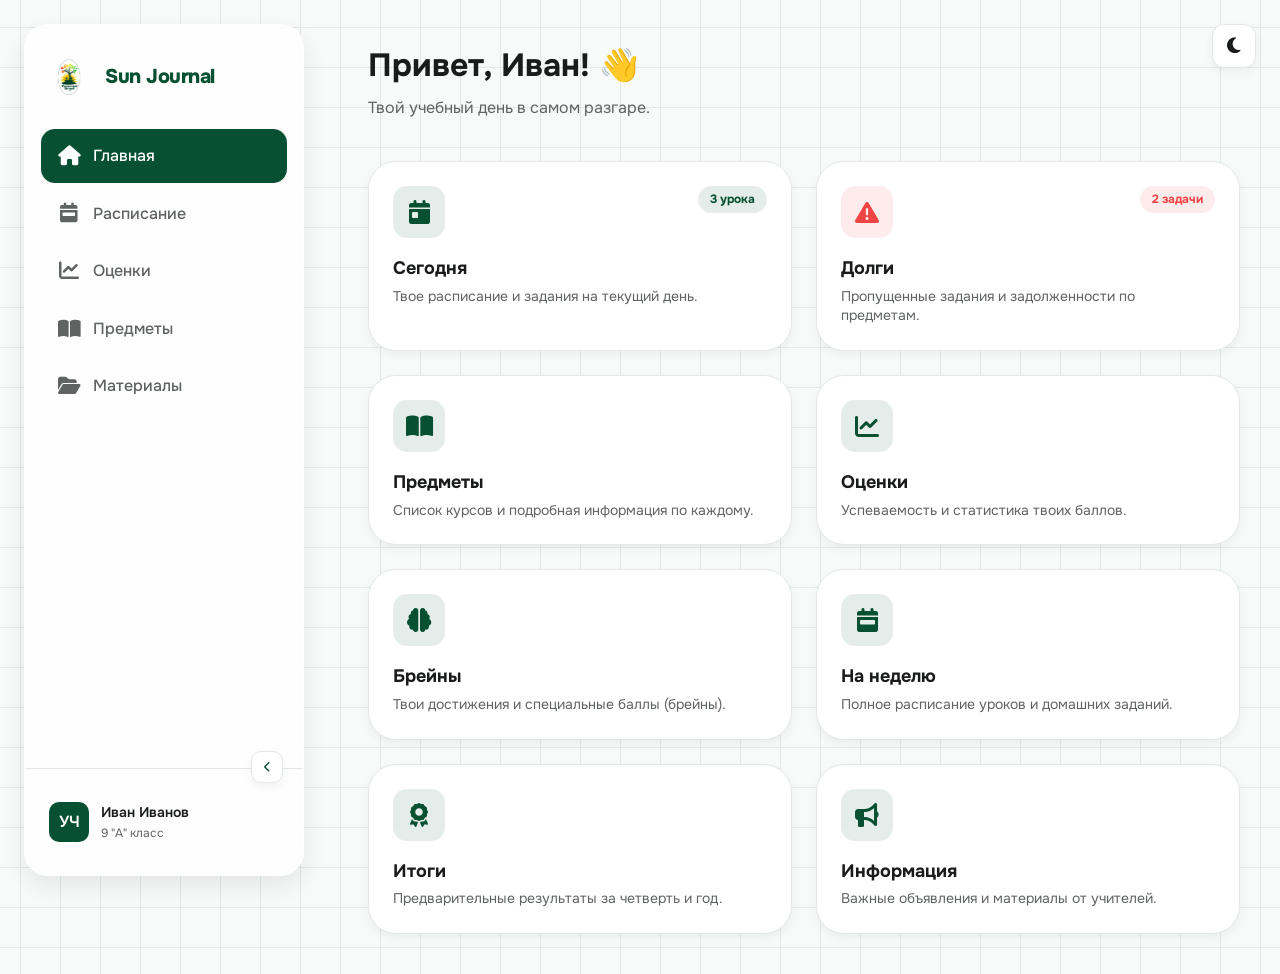
==== dashboard.html @ 0a319089 "lol" ====
<!DOCTYPE html>
<html lang="ru" data-theme="light">

<head>
    <meta charset="UTF-8">
    <meta name="viewport" content="width=device-width, initial-scale=1.0">
    <title>Панель управления | Sun Journal</title>
    <link rel="stylesheet" href="assets/style.css">
</head>

<body class="app-container" id="app">

    <!-- Control Buttons -->
    <div class="nav-controls">
        <button class="control-btn" id="themeToggle" title="Переключить тему">
            <i class="fa-solid fa-moon"></i>
        </button>
    </div>

    <!-- Floating Left Sidebar -->
    <aside class="sidebar" id="sidebar">
        <div class="sidebar-header">
            <img src="assets/logo.png" alt="Logo" class="sidebar-logo">
            <span class="sidebar-brand">Sun Journal</span>
        </div>

        <nav class="nav-menu">
            <a href="dashboard.html" class="nav-item active">
                <i class="fa-solid fa-house"></i>
                <span>Главная</span>
            </a>
            <a href="#" class="nav-item">
                <i class="fa-solid fa-calendar-week"></i>
                <span>Расписание</span>
            </a>
            <a href="#" class="nav-item">
                <i class="fa-solid fa-chart-line"></i>
                <span>Оценки</span>
            </a>
            <a href="#" class="nav-item">
                <i class="fa-solid fa-book-open"></i>
                <span>Предметы</span>
            </a>
            <a href="#" class="nav-item">
                <i class="fa-solid fa-folder-open"></i>
                <span>Материалы</span>
            </a>
        </nav>

        <div class="sidebar-footer">
            <!-- Кнопка сорачивания (теперь НАД профилем) -->
            <button class="collapse-sidebar-btn" id="collapseBtn" title="Свернуть/Развернуть">
                <i class="fa-solid fa-chevron-left"></i>
            </button>
            <div class="sidebar-footer-top">
                <div class="user-profile-preview">
                    <div class="user-avatar">УЧ</div>
                    <div class="user-info-text">
                        <span class="user-name">Иван Иванов</span>
                        <span class="user-role">9 "А" класс</span>
                    </div>
                </div>
            </div>
        </div>
    </aside>

    <!-- Main Content -->
    <main class="main-wrapper">
        <header class="content-header">
            <div class="welcome-section">
                <h1>Привет, Иван! 👋</h1>
                <p>Твой учебный день в самом разгаре.</p>
            </div>
        </header>

        <!-- Feature Grid -->
        <div class="dashboard-grid">
            <a href="#" class="card-widget">
                <div class="card-badge">3 урока</div>
                <div class="card-icon">
                    <i class="fa-solid fa-calendar-day"></i>
                </div>
                <div class="card-info">
                    <h3>Сегодня</h3>
                    <p>Твое расписание и задания на текущий день.</p>
                </div>
            </a>

            <a href="#" class="card-widget">
                <div class="card-badge" style="background: rgba(239, 68, 68, 0.1); color: #ef4444;">2 задачи</div>
                <div class="card-icon" style="background: rgba(239, 68, 68, 0.1); color: #ef4444;">
                    <i class="fa-solid fa-triangle-exclamation"></i>
                </div>
                <div class="card-info">
                    <h3>Долги</h3>
                    <p>Пропущенные задания и задолженности по предметам.</p>
                </div>
            </a>

            <a href="#" class="card-widget">
                <div class="card-icon">
                    <i class="fa-solid fa-book-open"></i>
                </div>
                <div class="card-info">
                    <h3>Предметы</h3>
                    <p>Список курсов и подробная информация по каждому.</p>
                </div>
            </a>

            <a href="#" class="card-widget">
                <div class="card-icon">
                    <i class="fa-solid fa-chart-line"></i>
                </div>
                <div class="card-info">
                    <h3>Оценки</h3>
                    <p>Успеваемость и статистика твоих баллов.</p>
                </div>
            </a>

            <a href="#" class="card-widget">
                <div class="card-icon">
                    <i class="fa-solid fa-brain"></i>
                </div>
                <div class="card-info">
                    <h3>Брейны</h3>
                    <p>Твои достижения и специальные баллы (брейны).</p>
                </div>
            </a>

            <a href="#" class="card-widget">
                <div class="card-icon">
                    <i class="fa-solid fa-calendar-week"></i>
                </div>
                <div class="card-info">
                    <h3>На неделю</h3>
                    <p>Полное расписание уроков и домашних заданий.</p>
                </div>
            </a>

            <a href="#" class="card-widget">
                <div class="card-icon">
                    <i class="fa-solid fa-award"></i>
                </div>
                <div class="card-info">
                    <h3>Итоги</h3>
                    <p>Предварительные результаты за четверть и год.</p>
                </div>
            </a>

            <a href="#" class="card-widget">
                <div class="card-icon">
                    <i class="fa-solid fa-bullhorn"></i>
                </div>
                <div class="card-info">
                    <h3>Информация</h3>
                    <p>Важные объявления и материалы от учителей.</p>
                </div>
            </a>
        </div>
    </main>

    <script>
        // Theme Toggle
        const themeToggle = document.getElementById('themeToggle');
        const themeIcon = themeToggle.querySelector('i');
        const html = document.documentElement;

        themeToggle.addEventListener('click', () => {
            const isDark = html.getAttribute('data-theme') === 'dark';
            const newTheme = isDark ? 'light' : 'dark';
            html.setAttribute('data-theme', newTheme);
            themeIcon.className = isDark ? 'fa-solid fa-moon' : 'fa-solid fa-sun';
            localStorage.setItem('theme', newTheme);
        });

        // Load Saved Theme
        const savedTheme = localStorage.getItem('theme');
        if (savedTheme === 'dark') {
            html.setAttribute('data-theme', 'dark');
            themeIcon.className = 'fa-solid fa-sun';
        }

        // Sidebar Collapse (Icons only)
        const collapseBtn = document.getElementById('collapseBtn');
        const collapseIcon = collapseBtn.querySelector('i');
        const sidebar = document.getElementById('sidebar');
        const app = document.getElementById('app');

        collapseBtn.addEventListener('click', () => {
            sidebar.classList.toggle('collapsed');
            app.classList.toggle('nav-collapsed');

            // Меняем иконку стрелочки
            if (sidebar.classList.contains('collapsed')) {
                collapseIcon.className = 'fa-solid fa-chevron-right';
            } else {
                collapseIcon.className = 'fa-solid fa-chevron-left';
            }
        });
    </script>
</body>

</html>
---- assets/style.css ----
/* Google Fonts: Onest */
@import url('https://fonts.googleapis.com/css2?family=Onest:wght@300;400;500;600;700;800&display=swap');
/* Font Awesome 6 */
@import url('https://cdnjs.cloudflare.com/ajax/libs/font-awesome/6.5.1/css/all.min.css');

:root {
    /* Brand Colors */
    --primary-color: #075032;
    --primary-hover: #0a6b43;
    --primary-light: rgba(7, 80, 50, 0.1);

    /* Sidebar and Layout */
    --sidebar-width: 280px;
    --sidebar-offset: 24px;
    --surface-hover: #f1f5f3;

    /* Light Theme Tokens */
    --bg-color: #f8faf9;
    --surface-color: #ffffff;
    --text-main: #1a1c1b;
    --text-muted: #5f6361;
    --border-color: #e2e8e5;
    --input-bg: #ffffff;
    --shadow-sm: 0 4px 10px rgba(0, 0, 0, 0.05);
    --shadow-md: 0 10px 25px rgba(0, 0, 0, 0.08);
    --glass-bg: rgba(255, 255, 255, 0.82);
    --glass-border: rgba(255, 255, 255, 0.4);

    /* Animation */
    --transition: all 0.4s cubic-bezier(0.4, 0, 0.2, 1);
}

[data-theme="dark"] {
    --bg-color: #0b0e0d;
    --surface-color: #141817;
    --surface-hover: #1c2220;
    --text-main: #f1f3f2;
    --text-muted: #949a97;
    --border-color: #242b28;
    --input-bg: #1c2220;
    --shadow-sm: 0 4px 10px rgba(0, 0, 0, 0.2);
    --shadow-md: 0 10px 30px rgba(0, 0, 0, 0.4);
    --glass-bg: rgba(20, 24, 23, 0.8);
    --glass-border: rgba(255, 255, 255, 0.05);
}

* {
    margin: 0;
    padding: 0;
    box-sizing: border-box;
    -webkit-tap-highlight-color: transparent;
}

body {
    font-family: 'Onest', sans-serif;
    background-color: var(--bg-color);
    /* Глобальная сетка на фоне */
    background-image:
        linear-gradient(var(--border-color) 1px, transparent 1px),
        linear-gradient(90deg, var(--border-color) 1px, transparent 1px);
    background-size: 40px 40px;
    background-position: center center;

    color: var(--text-main);
    line-height: 1.6;
    transition: background-color 0.3s ease, color 0.3s ease;
    min-height: 100vh;
}

h1,
h2,
h3,
h4,
h5,
h6 {
    font-weight: 700;
}

button {
    cursor: pointer;
    font-family: inherit;
    border: none;
    outline: none;
}

/* --- Layout Structure --- */
.app-container {
    display: flex;
    min-height: 100vh;
}

/* --- Floating Left Sidebar --- */
.sidebar {
    position: fixed;
    top: var(--sidebar-offset);
    bottom: var(--sidebar-offset);
    left: var(--sidebar-offset);
    width: var(--sidebar-width);
    background: var(--glass-bg);
    backdrop-filter: blur(20px);
    -webkit-backdrop-filter: blur(20px);
    border: 1px solid var(--glass-border);
    border-radius: 24px;
    display: flex;
    flex-direction: column;
    z-index: 1000;
    box-shadow: var(--shadow-md);
    transition: var(--transition);
}

.sidebar.hidden {
    transform: translateX(calc(-100% - var(--sidebar-offset) * 2));
}

.sidebar-header {
    padding: 32px 24px;
    display: flex;
    align-items: center;
    gap: 16px;
    width: 100%;
    transition: var(--transition);
}

.sidebar-logo {
    width: 40px;
    height: 40px;
    object-fit: contain;
    flex-shrink: 0;
    /* Чтобы не сжималась */
    transition: var(--transition);
}

.sidebar-brand {
    font-size: 20px;
    font-weight: 800;
    color: var(--primary-color);
    letter-spacing: -0.5px;
    transition: opacity 0.3s ease, visibility 0.3s ease, max-width 0.4s ease;
    white-space: nowrap;
    overflow: hidden;
    max-width: 200px;
    /* Достаточно для текста */
}

.nav-menu {
    flex: 1;
    padding: 0 16px;
    display: flex;
    flex-direction: column;
    gap: 4px;
    overflow-x: hidden;
    /* Важно для плавной анимации */
}

.nav-item {
    display: flex;
    align-items: center;
    gap: 12px;
    padding: 14px 16px;
    border-radius: 14px;
    color: var(--text-muted);
    text-decoration: none;
    font-weight: 500;
    transition: var(--transition), background 0.2s ease, gap 0.4s ease;
    white-space: nowrap;
    width: 100%;
}

.nav-item i {
    font-size: 20px;
    min-width: 24px;
    /* Фиксированная ширина иконки */
    display: flex;
    justify-content: center;
}

.nav-item span {
    transition: opacity 0.3s ease, visibility 0.3s ease;
}

.nav-item:hover {
    background: var(--surface-hover);
    color: var(--text-main);
}

.nav-item.active {
    background: var(--primary-color);
    color: white;
}

.sidebar-footer {
    padding: 24px 16px;
    border-top: 1px solid var(--border-color);
    display: flex;
    flex-direction: column;
    position: relative;
}

.user-profile-preview {
    display: flex;
    align-items: center;
    gap: 12px;
    padding: 8px;
    border-radius: 14px;
    transition: var(--transition);
    cursor: pointer;
    width: 100%;
}

.user-profile-preview:hover {
    background: var(--surface-hover);
}

.user-avatar {
    width: 40px;
    height: 40px;
    border-radius: 10px;
    background: var(--primary-color);
    color: white;
    display: flex;
    align-items: center;
    justify-content: center;
    font-weight: 600;
    flex-shrink: 0;
    transition: var(--transition);
}

.user-info-text {
    display: flex;
    flex-direction: column;
    transition: opacity 0.3s ease, visibility 0.3s ease, max-width 0.4s ease;
    white-space: nowrap;
    overflow: hidden;
    max-width: 150px;
}

.user-name {
    font-size: 14px;
    font-weight: 600;
    color: var(--text-main);
}

.user-role {
    font-size: 12px;
    color: var(--text-muted);
}

/* --- Control Buttons --- */
.nav-controls {
    position: fixed;
    top: 24px;
    right: 24px;
    display: flex;
    gap: 12px;
    z-index: 1001;
}

.control-btn {
    width: 44px;
    height: 44px;
    border-radius: 12px;
    background: var(--surface-color);
    border: 1px solid var(--border-color);
    color: var(--text-main);
    display: flex;
    align-items: center;
    justify-content: center;
    font-size: 18px;
    box-shadow: var(--shadow-sm);
    transition: var(--transition);
}

.control-btn:hover {
    background: var(--border-color);
}

/* --- Sidebar Collapsed State --- */
.sidebar.collapsed {
    width: 88px;
    align-items: stretch;
    /* Stretch items to fill width for full-width highlights */
}

.sidebar.collapsed .sidebar-header,
.sidebar.collapsed .sidebar-footer {
    padding: 24px 0;
    display: flex;
    justify-content: center;
    align-items: center;
}

.sidebar.collapsed .nav-item {
    padding: 0;
    height: 56px;
    display: flex;
    justify-content: center;
    align-items: center;
    width: 56px;
    margin: 4px auto;
    gap: 0;
}

.sidebar.collapsed .user-profile-preview {
    width: 56px;
    height: 56px;
    padding: 0;
    justify-content: center;
    margin: 0 auto;
}

.sidebar.collapsed .sidebar-brand,
.sidebar.collapsed .nav-item span,
.sidebar.collapsed .user-info-text {
    opacity: 0;
    visibility: hidden;
    position: absolute;
    width: 0;
    overflow: hidden;
}

.sidebar.collapsed .sidebar-logo,
.sidebar.collapsed .user-avatar {
    margin: 0;
}

.collapse-sidebar-btn {
    position: absolute;
    top: -18px;
    right: 20px;
    width: 32px;
    height: 32px;
    border-radius: 10px;
    background: var(--surface-color);
    color: var(--primary-color);
    display: flex;
    align-items: center;
    justify-content: center;
    font-size: 11px;
    transition: var(--transition);
    border: 1px solid var(--border-color);
    box-shadow: var(--shadow-sm);
    z-index: 100;
}

.sidebar.collapsed .collapse-sidebar-btn {
    right: 50%;
    transform: translateX(50%);
}

.collapse-sidebar-btn:hover {
    background: var(--primary-color);
    color: white;
    border-color: var(--primary-color);
}

/* --- Main Content --- */
.main-wrapper {
    flex: 1;
    margin-left: calc(var(--sidebar-width) + var(--sidebar-offset) * 2);
    padding: 40px;
    transition: var(--transition);
}

.app-container.nav-collapsed .main-wrapper {
    margin-left: calc(88px + var(--sidebar-offset) * 2);
}

.content-header {
    margin-bottom: 40px;
}

.welcome-section h1 {
    font-size: 32px;
    margin-bottom: 4px;
}

.welcome-section p {
    color: var(--text-muted);
}

/* --- Dashboard Grid --- */
.dashboard-grid {
    display: grid;
    grid-template-columns: repeat(auto-fill, minmax(280px, 1fr));
    gap: 24px;
}

.card-widget {
    background: var(--surface-color);
    border: 1px solid var(--border-color);
    border-radius: 28px;
    padding: 24px;
    text-decoration: none;
    color: inherit;
    transition: var(--transition);
    display: flex;
    flex-direction: column;
    gap: 16px;
    box-shadow: var(--shadow-sm);
    position: relative;
    overflow: hidden;
}

.card-widget:hover {
    transform: translateY(-5px);
    box-shadow: var(--shadow-md);
    border-color: var(--primary-color);
}

.card-icon {
    width: 52px;
    height: 52px;
    background: var(--primary-light);
    border-radius: 14px;
    display: flex;
    align-items: center;
    justify-content: center;
    color: var(--primary-color);
    font-size: 24px;
    transition: var(--transition);
}

.card-widget:hover .card-icon {
    background: var(--primary-color);
    color: white;
}

.card-info h3 {
    font-size: 18px;
    margin-bottom: 4px;
    color: var(--text-main);
}

.card-info p {
    font-size: 14px;
    color: var(--text-muted);
    line-height: 1.4;
}

.card-badge {
    position: absolute;
    top: 24px;
    right: 24px;
    padding: 4px 12px;
    border-radius: 20px;
    background: var(--primary-light);
    color: var(--primary-color);
    font-size: 12px;
    font-weight: 700;
}

/* --- Responsive --- */
@media (max-width: 1200px) {
    .main-wrapper {
        margin-left: 100px;
    }

    :root {
        --sidebar-width: 80px;
    }

    .sidebar-brand,
    .user-info-text,
    .nav-item span {
        display: none;
    }

    .nav-item {
        justify-content: center;
        padding: 14px;
    }

    .sidebar-header {
        justify-content: center;
    }
}

@media (max-width: 768px) {
    .sidebar {
        left: -320px;
    }

    .main-wrapper {
        margin-left: 0;
        padding: 24px;
    }
}
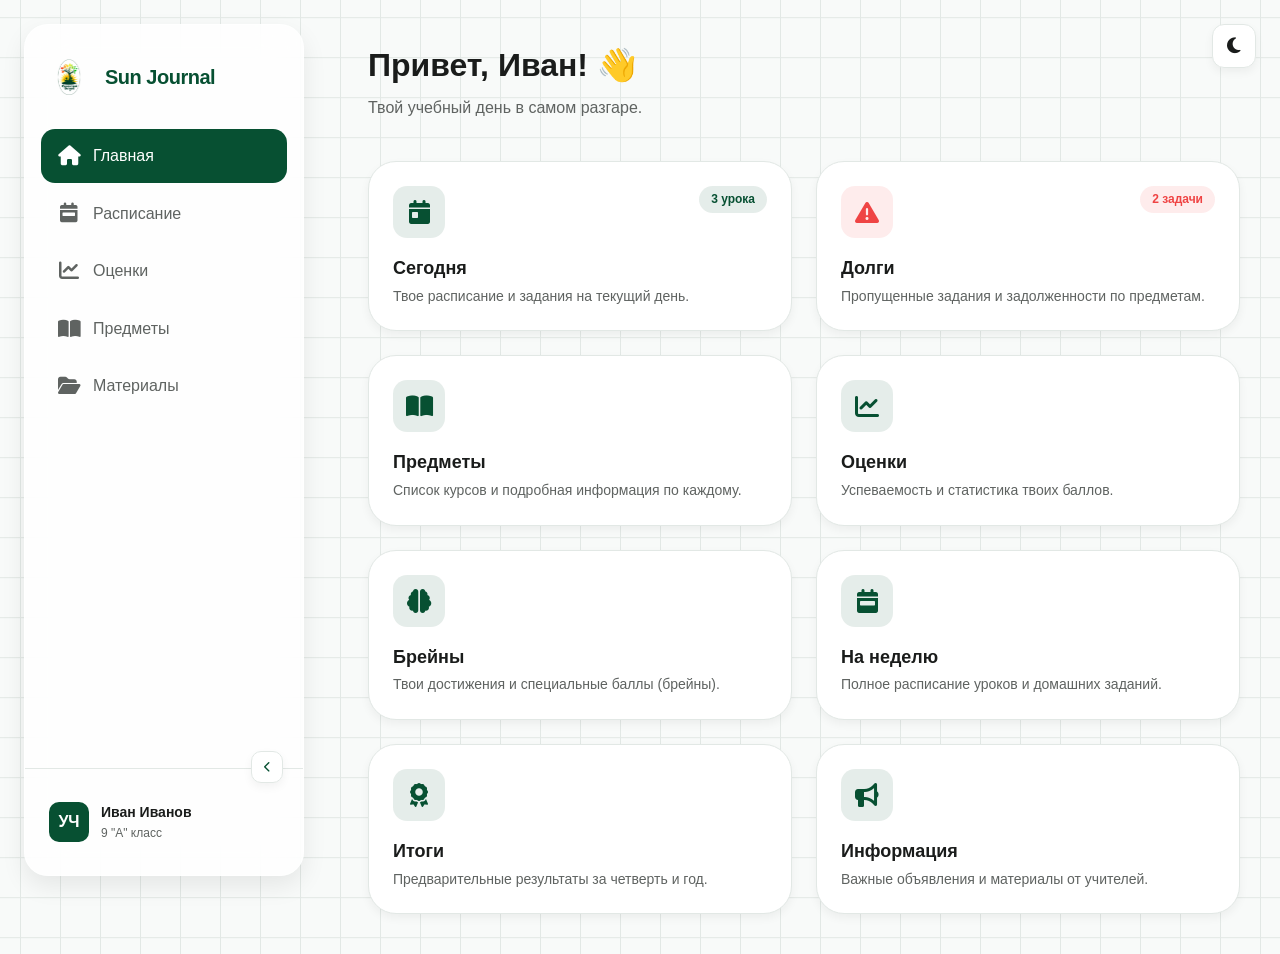
==== commit f343fbaf: "xxx" ====
--- a/dashboard.html
+++ b/dashboard.html
@@ -159,6 +159,52 @@
         </div>
     </main>
 
+    <!-- Profile Modal -->
+    <div class="modal-overlay" id="profileModal">
+        <div class="modal-container">
+            <div class="modal-header">
+                <h2>Профиль ученика</h2>
+            </div>
+
+            <div class="profile-avatar-section">
+                <img src="https://sun.el-journal.ru/137_1758552604.gif" alt="Avatar" class="modal-avatar"
+                    id="profileAvatar">
+                <label for="avatarUpload" class="upload-btn-label">
+                    <span>Сменить фото</span>
+                    <i class="fa-solid fa-camera"></i>
+                </label>
+                <input type="file" id="avatarUpload" hidden accept="image/*">
+            </div>
+
+            <form class="profile-form-grid">
+                <div class="input-group">
+                    <label>Фамилия</label>
+                    <input type="text" value="Оскорбин" placeholder="Фамилия">
+                </div>
+                <div class="input-group">
+                    <label>Имя</label>
+                    <input type="text" value="Сеня" placeholder="Имя">
+                </div>
+                <div class="input-group">
+                    <label>Email</label>
+                    <input type="email" value="marchenko.i.m@mail.ru" placeholder="email@example.com">
+                </div>
+                <div class="input-group">
+                    <label>Дата рождения</label>
+                    <input type="date" value="2012-07-05">
+                </div>
+            </form>
+
+            <div class="modal-actions">
+                <button class="btn-primary">
+                    <span>Сохранить изменения</span>
+                    <i class="fa-solid fa-arrow-right"></i>
+                </button>
+                <button class="btn-secondary" id="closeModal">Отмена</button>
+            </div>
+        </div>
+    </div>
+
     <script>
         // Theme Toggle
         const themeToggle = document.getElementById('themeToggle');
@@ -197,6 +243,26 @@
                 collapseIcon.className = 'fa-solid fa-chevron-left';
             }
         });
+
+        // Profile Modal Logic
+        const profileBtn = document.querySelector('.user-profile-preview');
+        const profileModal = document.getElementById('profileModal');
+        const closeModal = document.getElementById('closeModal');
+
+        profileBtn.addEventListener('click', () => {
+            profileModal.classList.add('active');
+        });
+
+        closeModal.addEventListener('click', () => {
+            profileModal.classList.remove('active');
+        });
+
+        // Close on overlay click
+        profileModal.addEventListener('click', (e) => {
+            if (e.target === profileModal) {
+                profileModal.classList.remove('active');
+            }
+        });
     </script>
 </body>
 
